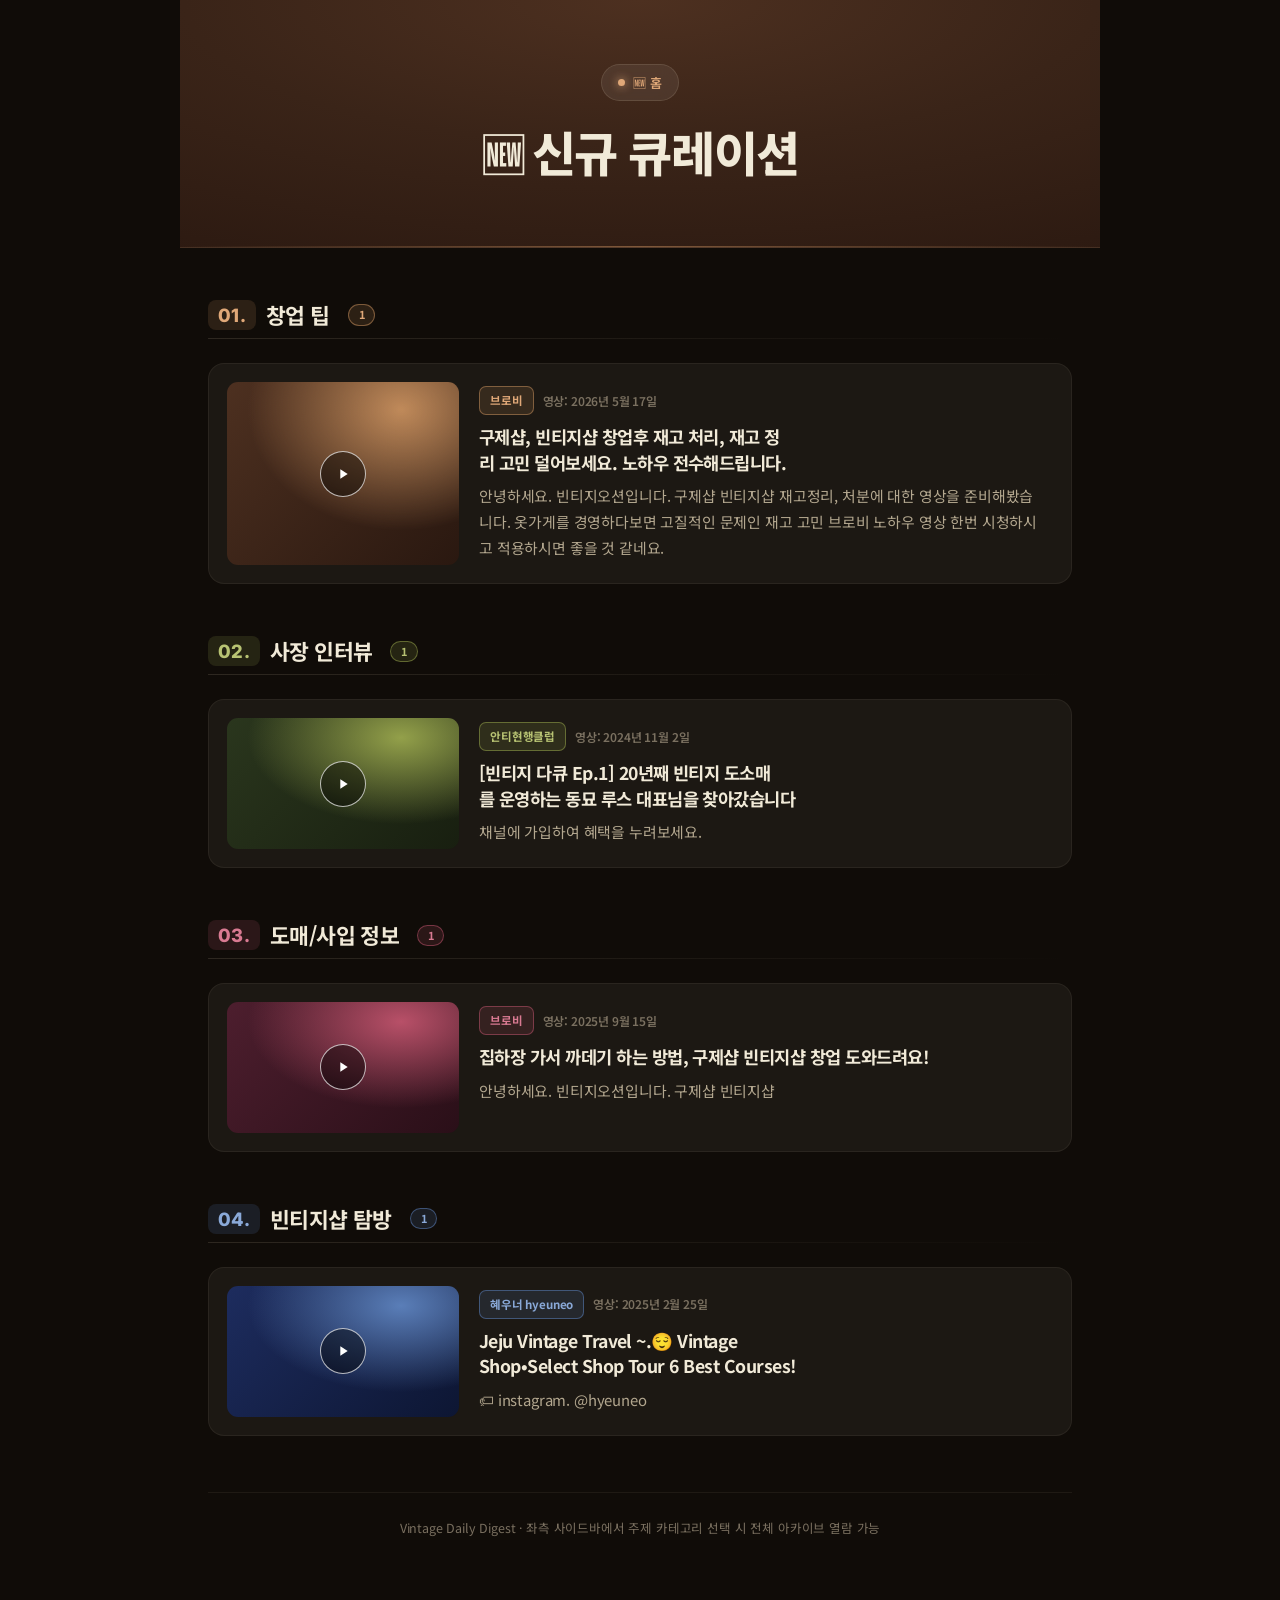
==== pages/recent.html @ 335d42af "Add 신규 큐레이션 (Home) landing page - pages/recent.html — 토픽별 가장 최근 1개씩 그룹 표시 - 카드 클릭 시 부모 프레임 해시 '#/<to" ====
<!DOCTYPE html>
<html lang="ko" class="theme-dark">
<head>
  <meta charset="UTF-8">
  <meta name="viewport" content="width=device-width, initial-scale=1.0">
  <title>신규 큐레이션 — Vintage Daily Digest</title>
  <link rel="preconnect" href="https://fonts.googleapis.com">
  <link rel="preconnect" href="https://fonts.gstatic.com" crossorigin>
  <link href="https://fonts.googleapis.com/css2?family=Inter:wght@400;500;600;700;800;900&family=Noto+Sans+KR:wght@400;500;600;700;800&display=swap" rel="stylesheet">
  <link rel="stylesheet" href="../assets/digest.css">
  <script src="../manifest.js"></script>
</head>
<body class="topic-brown">
  <main class="page">

    <header class="page-hero">
      <div class="hero-pill">🆕 홈</div>
      <h1 class="hero-title"><span class="hero-emoji">🆕</span>신규 큐레이션</h1>
    </header>

    <div id="recentList" aria-label="최근 영상 목록"></div>

    <footer class="page-foot">
      Vintage Daily Digest · 좌측 사이드바에서 주제 카테고리 선택 시 전체 아카이브 열람 가능
    </footer>
  </main>

  <script src="../assets/page.js"></script>
  <script>
    (function () {
      "use strict";
      var PER_TOPIC = 1;
      var manifest = window.DIGEST_MANIFEST || { topics: [] };

      function escapeHtml(s) {
        return String(s == null ? "" : s)
          .replace(/&/g, "&amp;").replace(/</g, "&lt;").replace(/>/g, "&gt;")
          .replace(/"/g, "&quot;").replace(/'/g, "&#39;");
      }

      // 사이드바 저장 순서
      var savedOrder = null;
      try {
        var raw = localStorage.getItem("vintage-topic-order");
        var parsed = raw ? JSON.parse(raw) : null;
        if (Array.isArray(parsed)) savedOrder = parsed;
      } catch (e) {}
      var ordered = manifest.topics.slice();
      if (savedOrder) {
        ordered.sort(function (a, b) {
          var ai = savedOrder.indexOf(a.id), bi = savedOrder.indexOf(b.id);
          if (ai === -1 && bi === -1) return 0;
          if (ai === -1) return 1;
          if (bi === -1) return -1;
          return ai - bi;
        });
      }

      function loadTopic(topic) {
        return fetch("../" + topic.dataFile + "?ts=" + Date.now(), { cache: "no-store" })
          .then(function (r) { return r.ok ? r.json() : []; })
          .catch(function () { return []; });
      }

      function pickRecent(arr) {
        var copy = (Array.isArray(arr) ? arr : []).slice();
        copy.sort(function (a, b) {
          var aa = a.addedAt || "", bb = b.addedAt || "";
          return bb.localeCompare(aa);
        });
        return copy.slice(0, PER_TOPIC);
      }

      function render() {
        var host = document.getElementById("recentList");
        host.innerHTML = '<div class="empty-state"><p>불러오는 중…</p></div>';

        Promise.all(ordered.map(loadTopic)).then(function (results) {
          var html = "";
          ordered.forEach(function (t, i) {
            var recent = pickRecent(results[i]);
            if (!recent.length) return;
            var num = (i + 1 < 10 ? "0" : "") + (i + 1);
            html +=
              '<section class="trash-topic-section topic-' + t.accent + '">' +
                '<h2 class="section-head"><span class="section-num">' + num + '.</span> ' + escapeHtml(t.label) +
                  '<span class="topic-pill">' + recent.length + '</span>' +
                '</h2>' +
                '<div class="section-rule"></div>';
            recent.forEach(function (v) {
              var pubDateHtml = v.pubDate ? '<span class="video-date">영상: ' + escapeHtml(v.pubDate) + '</span>' : '';
              html +=
                '<article class="video-card js-go-topic" data-topic="' + escapeHtml(t.id) + '" role="link" tabindex="0" style="cursor:pointer;">' +
                  '<div class="video-thumb">' +
                    '<img src="https://img.youtube.com/vi/' + escapeHtml(v.id) + '/hqdefault.jpg" onerror="this.classList.add(\'thumb-error\')" alt="">' +
                    '<span class="thumb-play" aria-hidden="true"><svg width="16" height="16" viewBox="0 0 24 24" fill="#fff"><path d="M8 5v14l11-7z"/></svg></span>' +
                  '</div>' +
                  '<div class="video-body">' +
                    '<div class="video-meta">' +
                      '<span class="channel-badge">' + escapeHtml(v.channel || "") + '</span>' +
                      pubDateHtml +
                    '</div>' +
                    '<h3>' + escapeHtml(v.title || "(제목 없음)") + '</h3>' +
                    '<p>' + escapeHtml(v.summary || "") + '</p>' +
                  '</div>' +
                '</article>';
            });
            html += '</section>';
          });
          if (!html) {
            host.innerHTML = '<div class="empty-state"><h3>아직 큐레이션된 영상이 없습니다</h3></div>';
            return;
          }
          host.innerHTML = html;

          // 카드 클릭 → 부모 프레임 해시 이동 → 해당 토픽 페이지 로드
          host.querySelectorAll(".js-go-topic").forEach(function (card) {
            var go = function () {
              var tid = card.getAttribute("data-topic");
              if (!tid) return;
              try { window.parent.location.hash = "#/" + tid; }
              catch (e) { window.top.location.hash = "#/" + tid; }
            };
            card.addEventListener("click", go);
            card.addEventListener("keydown", function (ev) {
              if (ev.key === "Enter" || ev.key === " ") { ev.preventDefault(); go(); }
            });
          });
        });
      }

      render();
    })();
  </script>
</body>
</html>
---- assets/digest.css ----
/* =============================================================
   Vintage Daily Digest — 콘텐츠 페이지 공용 스타일 (digest.css)
   -------------------------------------------------------------
   매일 자동 생성되는 주제별 페이지가 공유하는 디자인 시스템.
   <body class="topic-brown|topic-olive|topic-burgundy|topic-navy">
   <html class="theme-dark|theme-light">
   ============================================================= */

*, *::before, *::after { box-sizing: border-box; margin: 0; padding: 0; }

/* ===== 테마 토큰 (클래스 기반) ===== */
html.theme-dark {
  --bg: #100c08;
  --bg-deep: #0a0805;
  --surface: #1c1813;
  --surface-2: #221d17;
  --surface-hover: #2a241d;
  --border: rgba(228,210,180,0.07);
  --border-strong: rgba(228,210,180,0.14);
  --text: #f1ead8;
  --text-secondary: #b3a78f;
  --text-faint: #7a7060;
  --accent: #c08a5a;
  --accent-secondary: #b85068;
  --positive: #93a04a;
  --negative: #d97a92;
  --warning: #e0a878;
  --shadow: 0 12px 32px rgba(0,0,0,0.55);
}
html.theme-light {
  --bg: #f5efe3;
  --bg-deep: #ece4d2;
  --surface: #fbf6ec;
  --surface-2: #f1ead7;
  --surface-hover: #ebe2cb;
  --border: rgba(70,55,35,0.10);
  --border-strong: rgba(70,55,35,0.18);
  --text: #1f1a12;
  --text-secondary: #5a4f3b;
  --text-faint: #897f6a;
  --accent: #a06939;
  --accent-secondary: #913f54;
  --positive: #6f7a36;
  --negative: #b85068;
  --warning: #b87a3f;
  --shadow: 0 12px 28px rgba(70,50,30,0.18);
}

/* ===== 주제별 액센트 ===== */
.topic-brown {
  --topic: #c08a5a;
  --topic-bright: #e0a878;
  --topic-soft: rgba(192,138,90,0.16);
  --topic-line: rgba(192,138,90,0.55);
  --hero-from: #3a2418;
  --hero-mid: #4d3020;
  --hero-to: #2a1810;
}
.topic-olive {
  --topic: #93a04a;
  --topic-bright: #b8c373;
  --topic-soft: rgba(147,160,74,0.16);
  --topic-line: rgba(147,160,74,0.55);
  --hero-from: #1f2a14;
  --hero-mid: #2a361d;
  --hero-to: #181f10;
}
.topic-burgundy {
  --topic: #b85068;
  --topic-bright: #d97a92;
  --topic-soft: rgba(184,80,104,0.16);
  --topic-line: rgba(184,80,104,0.55);
  --hero-from: #3a141f;
  --hero-mid: #4d1e2e;
  --hero-to: #2a0f18;
}
.topic-navy {
  --topic: #5a7eb8;
  --topic-bright: #8aa9d8;
  --topic-soft: rgba(90,126,184,0.16);
  --topic-line: rgba(90,126,184,0.55);
  --hero-from: #14224a;
  --hero-mid: #1d2c5e;
  --hero-to: #0d1633;
}
html.theme-light .topic-brown    { --hero-from:#f3e4d3; --hero-mid:#f7ead7; --hero-to:#ecdcc6; }
html.theme-light .topic-olive    { --hero-from:#e6ebd0; --hero-mid:#ecf0d8; --hero-to:#dfe5c5; }
html.theme-light .topic-burgundy { --hero-from:#f5d8df; --hero-mid:#f7dde4; --hero-to:#efcdd6; }
html.theme-light .topic-navy     { --hero-from:#d8e0f0; --hero-mid:#dfe6f3; --hero-to:#cbd6ea; }

/* ===== 베이스 ===== */
html, body { height: 100%; }
body {
  font-family: 'Noto Sans KR', 'Inter', -apple-system, BlinkMacSystemFont, 'Segoe UI', sans-serif;
  background: var(--bg);
  color: var(--text);
  line-height: 1.65;
  -webkit-font-smoothing: antialiased;
  letter-spacing: -0.01em;
  transition: background 0.3s, color 0.3s;
}
h1, h2, h3, h4 { color: var(--text); letter-spacing: -0.03em; line-height: 1.2; text-wrap: balance; }
h1 { font-weight: 800; }
h2 { font-weight: 700; }
h3 { font-weight: 600; }
p, li, span { color: var(--text); }
a { color: var(--topic-bright); }
::selection { background: var(--topic-soft); }

/* 스크롤바 */
body::-webkit-scrollbar { width: 10px; }
body::-webkit-scrollbar-thumb { background: var(--border-strong); border-radius: 8px; }
body::-webkit-scrollbar-track { background: transparent; }

/* ===== 레이아웃 ===== */
.page { max-width: 920px; margin: 0 auto; padding: 0 28px 96px; }

/* ===== 히어로 ===== */
.page-hero {
  position: relative;
  margin: 0 -28px 8px;
  padding: 64px 28px 52px;
  text-align: center;
  background:
    radial-gradient(110% 130% at 50% 0%, var(--hero-mid) 0%, var(--hero-from) 45%, var(--hero-to) 100%);
  border-bottom: 1px solid var(--border);
  overflow: hidden;
}
.page-hero::after {
  content: "";
  position: absolute; left: 0; right: 0; bottom: 0; height: 1px;
  background: linear-gradient(90deg, transparent, var(--topic-line), transparent);
}
.hero-pill {
  display: inline-flex; align-items: center; gap: 8px;
  padding: 7px 16px; border-radius: 999px;
  background: rgba(255,255,255,0.07);
  border: 1px solid var(--border-strong);
  color: var(--topic-bright);
  font-size: 13px; font-weight: 600;
  backdrop-filter: blur(8px);
}
.hero-pill::before {
  content: ""; width: 7px; height: 7px; border-radius: 50%;
  background: var(--topic-bright);
  box-shadow: 0 0 10px var(--topic-bright);
}
.hero-title {
  margin: 22px auto 14px;
  font-size: clamp(1.9rem, 4.6vw, 3rem);
  font-weight: 800;
  max-width: 760px;
}
.hero-emoji { font-size: 0.95em; margin-right: 6px; }
.hero-emoji.hero-num {
  display: inline-block;
  font-family: 'Inter', monospace;
  font-size: 0.78em;
  font-weight: 900;
  letter-spacing: 0.02em;
  color: var(--topic-bright);
  background: var(--topic-soft);
  border: 1px solid var(--topic-line);
  padding: 4px 14px;
  border-radius: 12px;
  vertical-align: 0.18em;
  margin-right: 14px;
}
.hero-sub {
  color: var(--text-secondary);
  font-size: clamp(0.95rem, 1.6vw, 1.08rem);
  font-weight: 500;
}
.hero-datepill {
  display: inline-block; margin-top: 24px;
  padding: 8px 18px; border-radius: 999px;
  background: rgba(255,255,255,0.06);
  border: 1px solid var(--border-strong);
  color: var(--topic-bright);
  font-size: 13px; font-weight: 700;
}
.hero-stats {
  display: flex; justify-content: center; flex-wrap: wrap;
  gap: 14px; margin-top: 32px;
}
.stat {
  min-width: 116px;
  padding: 16px 22px;
  background: rgba(255,255,255,0.05);
  border: 1px solid var(--border-strong);
  border-radius: 14px;
  backdrop-filter: blur(8px);
}
.stat-num {
  font-family: 'Inter', sans-serif;
  font-size: 1.85rem; font-weight: 800;
  color: var(--topic-bright);
  letter-spacing: -0.04em; line-height: 1.1;
}
.stat-label {
  margin-top: 4px;
  font-size: 12.5px; font-weight: 600;
  color: var(--text-secondary);
}

/* ===== 트렌드 콜아웃 ===== */
.trend-callout {
  position: relative;
  margin-top: 36px;
  padding: 24px 26px 24px 30px;
  background: var(--surface);
  border: 1px solid var(--border);
  border-radius: 14px;
  overflow: hidden;
}
.trend-callout::before {
  content: ""; position: absolute; left: 0; top: 0; bottom: 0; width: 4px;
  background: linear-gradient(180deg, var(--topic-bright), var(--topic));
}
.callout-label {
  display: flex; align-items: center; gap: 8px;
  color: var(--topic-bright);
  font-size: 13px; font-weight: 700;
  letter-spacing: 0.01em;
  margin-bottom: 10px;
}
.trend-callout p {
  color: var(--text-secondary);
  font-size: 1rem; line-height: 1.8;
}
.trend-callout strong { color: var(--text); font-weight: 700; }

/* ===== 섹션 헤더 ===== */
.section-head {
  display: flex; align-items: center; gap: 10px;
  margin: 52px 0 8px;
  font-size: 1.35rem; font-weight: 700;
}
.section-rule {
  height: 1px; margin-bottom: 24px;
  background: linear-gradient(90deg, var(--border-strong), transparent);
}

/* ===== 뉴스 카드 (옵션 — 향후 필요 시) ===== */
.news-card {
  display: flex; gap: 20px;
  padding: 26px 26px 22px;
  background: var(--surface);
  border: 1px solid var(--border);
  border-radius: 14px;
  margin-bottom: 16px;
  transition: border-color 0.2s, box-shadow 0.2s, transform 0.2s;
}
.news-card:hover {
  border-color: var(--topic-line);
  box-shadow: var(--shadow);
  transform: translateY(-2px);
}
.news-index {
  flex-shrink: 0;
  font-family: 'Inter', sans-serif;
  font-size: 1.5rem; font-weight: 800;
  color: var(--text-faint);
  width: 38px; line-height: 1.4;
  letter-spacing: -0.03em;
}
.news-card:hover .news-index { color: var(--topic-bright); }
.news-body { flex: 1; min-width: 0; }
.news-body h3 {
  font-size: 1.16rem; font-weight: 700;
  line-height: 1.45; margin-bottom: 10px;
}
.news-body p {
  color: var(--text-secondary);
  font-size: 0.97rem; line-height: 1.8;
}
.news-body .source-line {
  display: flex; align-items: center; gap: 7px;
  margin-bottom: 9px;
  font-size: 12.5px; color: var(--text-faint); font-weight: 600;
}

/* ===== 태그 ===== */
.tags { display: flex; flex-wrap: wrap; gap: 7px; margin-top: 15px; }
.tag {
  padding: 5px 11px; border-radius: 999px;
  font-size: 12px; font-weight: 600;
  background: var(--surface-2);
  border: 1px solid var(--border);
  color: var(--text-secondary);
}
.tag-primary {
  background: var(--topic-soft);
  border-color: var(--topic-line);
  color: var(--topic-bright);
}

/* ===== 영상 카드 ===== */
.video-card {
  display: flex; gap: 20px;
  padding: 18px;
  background: var(--surface);
  border: 1px solid var(--border);
  border-radius: 16px;
  margin-bottom: 16px;
  position: relative;
  transition: border-color 0.2s, box-shadow 0.2s, transform 0.2s;
}
.video-card:hover {
  border-color: var(--topic-line);
  box-shadow: var(--shadow);
  transform: translateY(-2px);
}
.video-thumb {
  position: relative;
  flex-shrink: 0;
  width: 232px; aspect-ratio: 16 / 9;
  border-radius: 11px;
  overflow: hidden;
  background:
    radial-gradient(120% 120% at 75% 15%, var(--topic) 0%, transparent 55%),
    linear-gradient(135deg, var(--hero-mid), var(--hero-to));
  display: flex; align-items: flex-end;
  padding: 12px;
}
.video-thumb .thumb-label {
  font-size: 12.5px; font-weight: 700; line-height: 1.4;
  color: #fff; text-shadow: 0 1px 6px rgba(0,0,0,0.6);
  position: relative; z-index: 2;
}
.video-thumb .thumb-play {
  position: absolute; top: 50%; left: 50%;
  width: 46px; height: 46px;
  transform: translate(-50%, -50%);
  background: rgba(0,0,0,0.45);
  border: 1.5px solid rgba(255,255,255,0.7);
  border-radius: 50%;
  display: flex; align-items: center; justify-content: center;
  z-index: 2;
}
.thumb-rank {
  position: absolute; top: 10px; left: 10px; z-index: 3;
  padding: 4px 10px; border-radius: 8px;
  background: var(--topic);
  color: #fff; font-family: 'Inter', sans-serif;
  font-size: 12px; font-weight: 800;
  box-shadow: 0 4px 10px rgba(0,0,0,0.35);
}
.video-body { flex: 1; min-width: 0; padding: 4px 6px 4px 0; }
.video-meta {
  display: flex; align-items: center; gap: 9px;
  margin-bottom: 9px; flex-wrap: wrap;
}
.channel-badge {
  padding: 4px 10px; border-radius: 7px;
  background: var(--topic-soft);
  border: 1px solid var(--topic-line);
  color: var(--topic-bright);
  font-size: 11.5px; font-weight: 700;
}
.video-date { font-size: 12px; color: var(--text-faint); font-weight: 600; }
.video-body h3 {
  font-size: 1.1rem; font-weight: 700;
  line-height: 1.45; margin-bottom: 8px;
}
.video-body p {
  color: var(--text-secondary);
  font-size: 0.93rem; line-height: 1.75;
}

/* ===== 링크 ===== */
.news-title-link { color: var(--text); text-decoration: none; }
.news-title-link:hover { color: var(--topic-bright); }
a.tag { text-decoration: none; }
a.tag-primary:hover { background: var(--topic); color: #fff; border-color: var(--topic); }

a.video-thumb { text-decoration: none; }
.video-thumb img {
  position: absolute; inset: 0;
  width: 100%; height: 100%; object-fit: cover;
  z-index: 1;
}
.video-thumb img.thumb-error { display: none; }
.video-title-link { color: var(--text); text-decoration: none; }
.video-title-link:hover { color: var(--topic-bright); }

/* ===== 페이지 푸터 ===== */
.page-foot {
  margin-top: 56px; padding-top: 24px;
  border-top: 1px solid var(--border);
  text-align: center;
  color: var(--text-faint);
  font-size: 12.5px; line-height: 1.8;
}
.page-foot strong { color: var(--text-secondary); font-weight: 600; }

/* ===== 등장 애니메이션 ===== */
@keyframes riseIn { from { opacity: 0; transform: translateY(22px); } to { opacity: 1; transform: translateY(0); } }
.reveal { opacity: 0; }
.reveal.in { animation: riseIn 0.55s cubic-bezier(0.22,0.61,0.36,1) both; }

/* ===== 반응형 ===== */
@media (max-width: 720px) {
  .page { padding: 0 16px 72px; }
  .page-hero { margin: 0 -16px 8px; padding: 48px 18px 40px; }
  .news-card { flex-direction: column; gap: 10px; padding: 20px; }
  .news-index { width: auto; }
  .video-card { flex-direction: column; }
  .video-thumb { width: 100%; }
  .hero-stats { gap: 10px; }
  .stat { min-width: 96px; padding: 13px 16px; }
}
@media (max-width: 375px) { body { overflow-x: hidden; } }

/* ===== 모션 줄이기 ===== */
@media (prefers-reduced-motion: reduce) {
  *, *::before, *::after { animation: none !important; transition: none !important; }
  .reveal { opacity: 1; }
}

/* ===== 인쇄 ===== */
@media print {
  body { background: #fff !important; color: #000 !important; }
  .page-hero { background: #f3eee0 !important; }
  .news-card, .video-card, .trend-callout { break-inside: avoid; border: 1px solid #ddd; box-shadow: none; }
  .reveal { opacity: 1 !important; }
  * { print-color-adjust: exact; -webkit-print-color-adjust: exact; }
}

/* =============================================================
   토픽 페이지 — 업데이트 버튼 / 액션 / 페이지네이션 / 메타 / 휴지통
   ============================================================= */

/* 토픽 메타(설명·키워드·채널) 토글 영역 */
.topic-meta {
  margin: 28px 0 4px;
  background: var(--surface);
  border: 1px solid var(--border);
  border-radius: 14px;
  overflow: hidden;
}
.topic-meta summary {
  list-style: none;
  cursor: pointer;
  padding: 16px 22px;
  display: flex; align-items: center; gap: 10px;
  font-size: 13px; font-weight: 700;
  color: var(--topic-bright);
  letter-spacing: 0.01em;
}
.topic-meta summary::-webkit-details-marker { display: none; }
.topic-meta summary::after {
  content: ""; margin-left: auto;
  width: 8px; height: 8px;
  border-right: 2px solid var(--text-faint);
  border-bottom: 2px solid var(--text-faint);
  transform: rotate(45deg);
  transition: transform 0.18s;
}
.topic-meta[open] summary::after { transform: rotate(-135deg); }
.topic-meta .meta-body { padding: 4px 22px 20px; }
.topic-meta .meta-body p {
  color: var(--text-secondary);
  font-size: 0.95rem; line-height: 1.75;
  margin-bottom: 14px;
}
.meta-row { display: flex; gap: 12px; align-items: flex-start; margin-top: 10px; flex-wrap: wrap; }
.meta-row .meta-label {
  font-size: 11.5px; font-weight: 700;
  color: var(--text-faint);
  text-transform: uppercase; letter-spacing: 0.06em;
  min-width: 64px; padding-top: 4px;
}
.meta-row .meta-chips { display: flex; flex-wrap: wrap; gap: 6px; }

/* 컨트롤 바 (업데이트 버튼 + 카운트 + 휴지통) */
.topic-controls {
  display: flex; align-items: center; gap: 14px;
  margin: 36px 0 18px;
  flex-wrap: wrap;
}
.topic-counts {
  font-size: 13px; color: var(--text-secondary); font-weight: 600;
}
.topic-counts strong { color: var(--topic-bright); font-weight: 800; }
.topic-controls .spacer { flex: 1; }
.sort-control {
  display: inline-flex; align-items: center; gap: 8px;
  font-size: 12.5px; font-weight: 600;
  color: var(--text-faint);
}
.sort-control select {
  padding: 7px 10px; border-radius: 9px;
  border: 1px solid var(--border-strong);
  background: var(--surface); color: var(--text);
  font-size: 13px; font-weight: 600;
  cursor: pointer;
}
.sort-control select:focus { outline: none; border-color: var(--topic-line); }
.sort-dir-btn {
  padding: 7px 11px; border-radius: 9px;
  border: 1px solid var(--border-strong);
  background: var(--surface); color: var(--text-secondary);
  font-size: 12.5px; font-weight: 700;
  cursor: pointer;
  display: inline-flex; align-items: center; gap: 5px;
  transition: all 0.15s;
}
.sort-dir-btn:hover { color: var(--text); border-color: var(--topic-line); }
.sort-dir-btn span { font-size: 11.5px; font-weight: 600; color: var(--text-faint); }

.update-btn {
  display: inline-flex; align-items: center; gap: 8px;
  padding: 11px 18px; border-radius: 11px;
  border: 1px solid var(--topic-line);
  background: var(--topic-soft);
  color: var(--topic-bright);
  font-size: 13.5px; font-weight: 700;
  cursor: pointer;
  transition: background 0.16s, transform 0.16s, box-shadow 0.16s;
}
.update-btn:hover { background: var(--topic); color: #fff; border-color: var(--topic); transform: translateY(-1px); box-shadow: var(--shadow); }
.update-btn:disabled { opacity: 0.55; cursor: progress; }
.update-btn svg { flex-shrink: 0; }
.update-btn.is-loading svg { animation: spin 0.9s linear infinite; }
@keyframes spin { to { transform: rotate(360deg); } }

.trash-link {
  display: inline-flex; align-items: center; gap: 7px;
  padding: 9px 14px; border-radius: 10px;
  border: 1px solid var(--border-strong);
  background: var(--surface);
  color: var(--text-secondary);
  font-size: 12.5px; font-weight: 600;
  text-decoration: none;
  transition: background 0.16s, color 0.16s, border-color 0.16s;
}
.trash-link:hover { color: var(--text); border-color: var(--topic-line); background: var(--surface-hover); }
.trash-link .trash-count {
  display: inline-block; min-width: 18px; height: 18px; line-height: 18px;
  border-radius: 999px; padding: 0 6px;
  background: var(--negative); color: #fff;
  font-size: 11px; font-weight: 800; text-align: center;
}

/* 빈 상태 */
.empty-state {
  margin: 32px 0;
  padding: 48px 24px;
  border: 1px dashed var(--border-strong);
  border-radius: 14px;
  text-align: center;
  color: var(--text-secondary);
  background: var(--surface);
}
.empty-state h3 { color: var(--text); font-size: 1.05rem; margin-bottom: 8px; }
.empty-state p { font-size: 0.95rem; line-height: 1.7; }

/* 영상 카드 우상단 체크 / 좋아요 / 휴지통 아이콘 버튼 */
.card-check-btn, .card-like-btn, .card-trash-btn {
  position: absolute; top: 12px;
  width: 30px; height: 30px;
  border-radius: 8px;
  border: 1px solid var(--border-strong);
  background: transparent;
  font-size: 14px;
  cursor: pointer;
  display: flex; align-items: center; justify-content: center;
  opacity: 0;
  transition: opacity 0.15s, color 0.15s, border-color 0.15s, background 0.15s;
}
.card-check-btn { right: 84px; color: var(--text-faint); font-size: 12px; }
.card-like-btn  { right: 48px; color: var(--text-faint); }
.card-trash-btn { right: 12px; color: var(--text-faint); }
.video-card:hover .card-check-btn,
.video-card:hover .card-like-btn,
.video-card:hover .card-trash-btn { opacity: 1; }
.card-check-btn.checked { opacity: 1; border-color: var(--topic); background: var(--topic-soft); color: var(--topic-bright); }
.video-card.selected-card { border-color: var(--topic-line); background: var(--surface-hover); }
.card-check-btn:hover { border-color: var(--topic); opacity: 1; }
.card-like-btn.liked { opacity: 1; border-color: #e05; color: #e05; }
.card-like-btn:hover { border-color: #e05; background: rgba(238,0,85,0.08); opacity: 1; }
.card-trash-btn:hover { color: var(--negative); border-color: var(--negative); background: rgba(217,122,146,0.08); opacity: 1; }

/* 이동 액션바 */
.move-bar {
  position: fixed; bottom: 24px; left: 50%; transform: translateX(-50%);
  display: flex; align-items: center; gap: 10px;
  padding: 12px 16px;
  background: var(--surface-2);
  border: 1px solid var(--topic-line);
  border-radius: 14px;
  box-shadow: 0 8px 32px rgba(0,0,0,0.5);
  z-index: 200;
  white-space: nowrap;
  animation: moveBarIn 0.18s ease;
}
@keyframes moveBarIn { from { opacity:0; transform: translateX(-50%) translateY(12px); } to { opacity:1; transform: translateX(-50%) translateY(0); } }
.move-bar-count { font-size: 13px; font-weight: 700; color: var(--topic-bright); }
.move-bar select {
  padding: 6px 10px; border-radius: 8px;
  border: 1px solid var(--border-strong);
  background: var(--surface); color: var(--text);
  font-size: 13px; font-weight: 600;
  cursor: pointer;
}
.move-bar-btn {
  padding: 7px 14px; border-radius: 8px;
  border: none; cursor: pointer;
  font-size: 13px; font-weight: 700;
}
.move-bar-btn.do-move { background: var(--topic); color: #fff; }
.move-bar-btn.do-move:hover { opacity: 0.85; }
.move-bar-btn.do-cancel { background: transparent; color: var(--text-faint); border: 1px solid var(--border-strong); }
.move-bar-btn.do-cancel:hover { color: var(--text); }

/* 영상 카드 액션 (삭제 등) — trash.html 복원/영구삭제 버튼용 */
.video-actions {
  margin-top: 12px;
  display: flex; gap: 8px; flex-wrap: wrap;
}
.card-action-btn {
  padding: 6px 12px; border-radius: 8px;
  border: 1px solid var(--border-strong);
  background: transparent;
  color: var(--text-faint);
  font-size: 12px; font-weight: 600;
  cursor: pointer;
  transition: all 0.16s;
  display: inline-flex; align-items: center; gap: 5px;
}
.card-action-btn:hover { color: var(--negative); border-color: var(--negative); background: rgba(217,122,146,0.08); }
.card-action-btn.restore:hover { color: var(--positive); border-color: var(--positive); background: rgba(147,160,74,0.08); }

/* 페이지네이션 */
.pagination {
  margin: 30px 0 8px;
  display: flex; align-items: center; justify-content: center;
  gap: 4px; flex-wrap: wrap;
}
.pg-btn {
  min-width: 36px; height: 36px; padding: 0 10px;
  border-radius: 9px;
  border: 1px solid var(--border-strong);
  background: var(--surface);
  color: var(--text-secondary);
  font-size: 13px; font-weight: 600;
  cursor: pointer;
  transition: all 0.16s;
}
.pg-btn:hover:not(:disabled) { color: var(--text); border-color: var(--topic-line); }
.pg-btn.active { background: var(--topic); color: #fff; border-color: var(--topic); cursor: default; }
.pg-btn:disabled { opacity: 0.4; cursor: not-allowed; }
.pg-ellipsis { padding: 0 4px; color: var(--text-faint); }

/* 휴지통 페이지 — 토픽별 섹션 */
.trash-topic-section { margin-top: 32px; }
.trash-topic-section .section-head { gap: 10px; }
.section-num {
  display: inline-flex; align-items: center; justify-content: center;
  min-width: 40px; padding: 4px 10px;
  border-radius: 8px;
  background: var(--topic-soft); color: var(--topic-bright);
  font-family: 'Inter', monospace;
  font-size: 0.85em; font-weight: 800;
  letter-spacing: 0.02em;
}
.trash-topic-section .topic-pill {
  padding: 3px 10px; border-radius: 999px;
  background: var(--topic-soft);
  border: 1px solid var(--topic-line);
  color: var(--topic-bright);
  font-size: 11px; font-weight: 700;
  margin-left: 8px;
}
.trash-timestamp {
  font-size: 11.5px; color: var(--text-faint);
  margin-left: 8px; font-weight: 500;
}

/* 토스트(알림) */
.toast-host {
  position: fixed; bottom: 24px; left: 50%;
  transform: translateX(-50%);
  z-index: 1000;
  display: flex; flex-direction: column; gap: 8px;
  pointer-events: none;
}
.toast {
  pointer-events: auto;
  padding: 11px 18px;
  background: var(--surface);
  border: 1px solid var(--border-strong);
  border-radius: 10px;
  color: var(--text);
  font-size: 13px; font-weight: 600;
  box-shadow: var(--shadow);
  animation: toastIn 0.22s ease-out;
}
.toast.success { border-color: var(--positive); color: var(--positive); }
.toast.error { border-color: var(--negative); color: var(--negative); }
@keyframes toastIn { from { opacity: 0; transform: translateY(8px); } to { opacity: 1; transform: translateY(0); } }
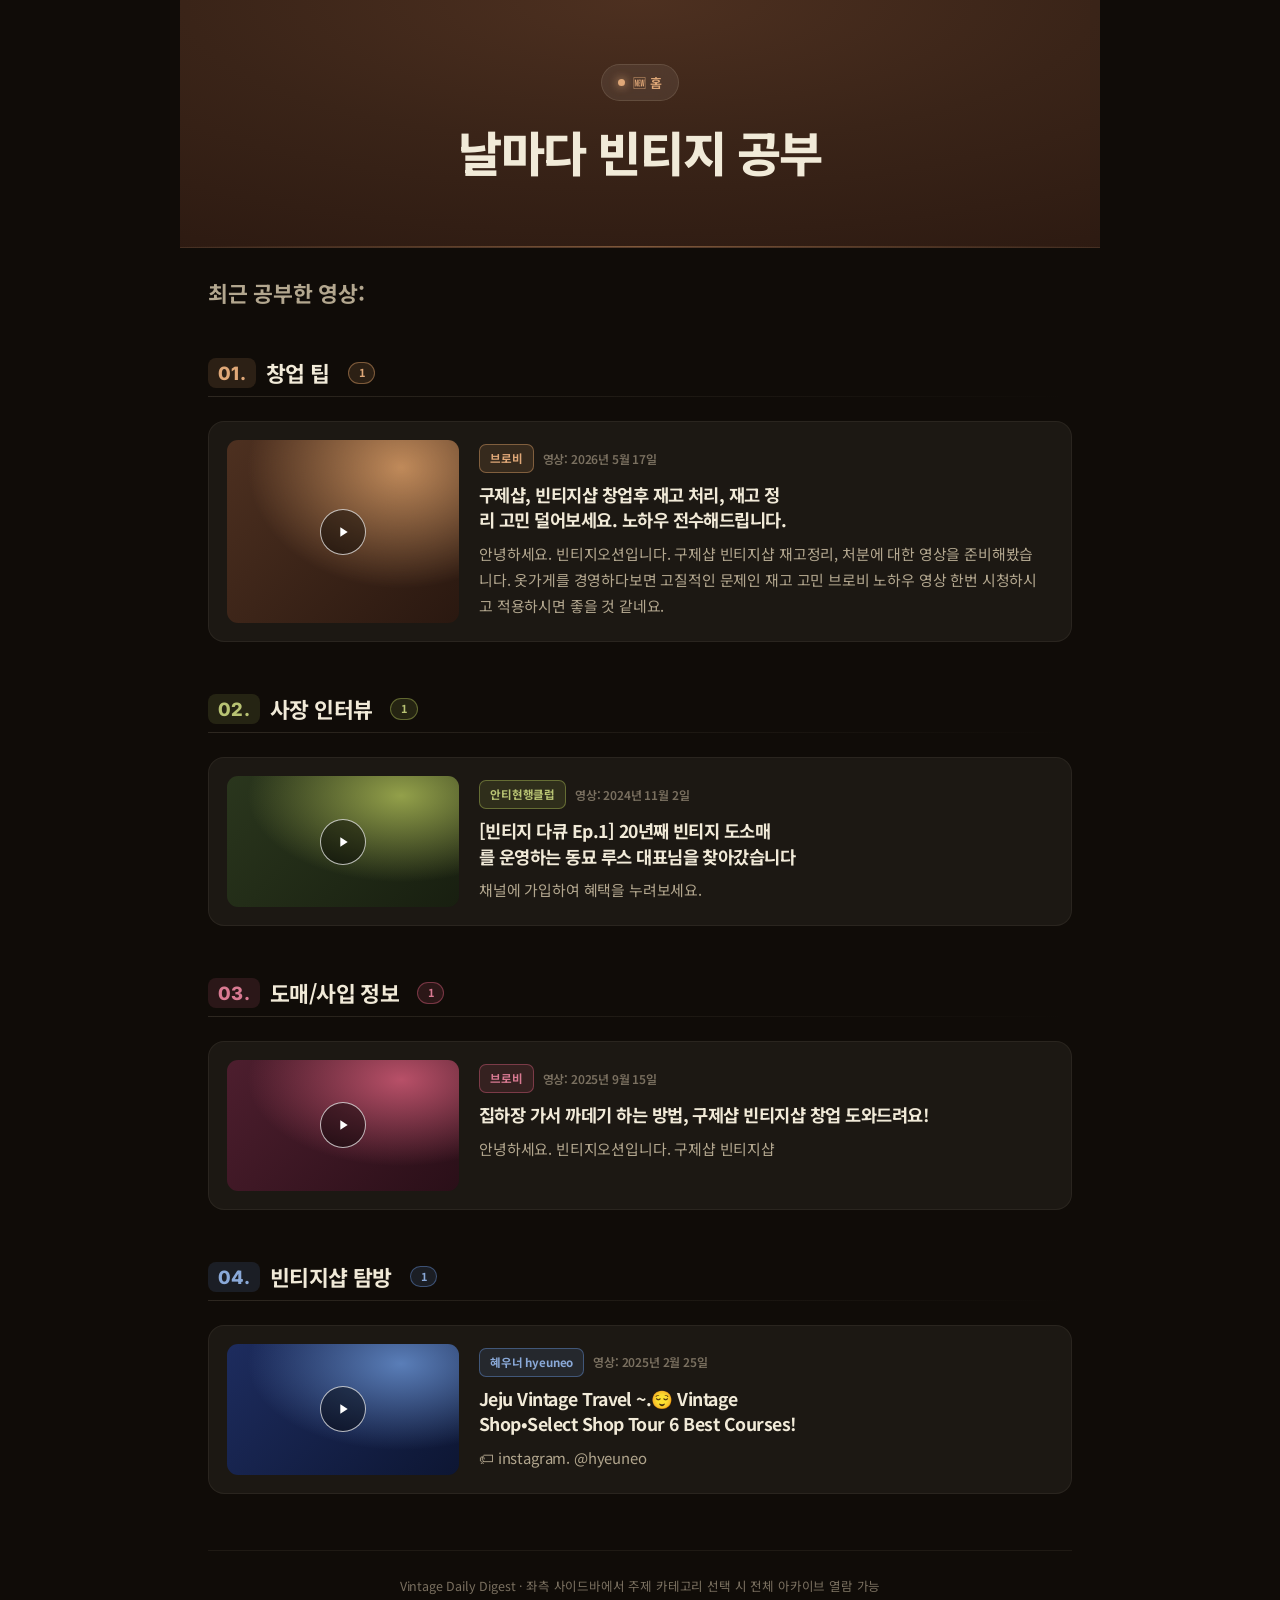
==== commit 506731f7: "Rename home page label and refresh hero - Sidebar first item label: 신규 큐레이션 → 홈 (sub: 최근 영상) - Loade" ====
--- a/pages/recent.html
+++ b/pages/recent.html
@@ -3,7 +3,7 @@
 <head>
   <meta charset="UTF-8">
   <meta name="viewport" content="width=device-width, initial-scale=1.0">
-  <title>신규 큐레이션 — Vintage Daily Digest</title>
+  <title>홈 — Vintage Daily Digest</title>
   <link rel="preconnect" href="https://fonts.googleapis.com">
   <link rel="preconnect" href="https://fonts.gstatic.com" crossorigin>
   <link href="https://fonts.googleapis.com/css2?family=Inter:wght@400;500;600;700;800;900&family=Noto+Sans+KR:wght@400;500;600;700;800&display=swap" rel="stylesheet">
@@ -15,9 +15,10 @@
 
     <header class="page-hero">
       <div class="hero-pill">🆕 홈</div>
-      <h1 class="hero-title"><span class="hero-emoji">🆕</span>신규 큐레이션</h1>
+      <h1 class="hero-title">날마다 빈티지 공부</h1>
     </header>
 
+    <h2 class="recent-subheading">최근 공부한 영상:</h2>
     <div id="recentList" aria-label="최근 영상 목록"></div>
 
     <footer class="page-foot">
--- a/assets/digest.css
+++ b/assets/digest.css
@@ -152,6 +152,13 @@
   max-width: 760px;
 }
 .hero-emoji { font-size: 0.95em; margin-right: 6px; }
+.recent-subheading {
+  margin: 32px 0 16px;
+  font-size: clamp(1.1rem, 2.2vw, 1.35rem);
+  font-weight: 700;
+  color: var(--text-secondary);
+  letter-spacing: -0.01em;
+}
 .hero-emoji.hero-num {
   display: inline-block;
   font-family: 'Inter', monospace;
@@ -577,10 +584,52 @@
 .video-card:hover .card-trash-btn { opacity: 1; }
 .card-check-btn.checked { opacity: 1; border-color: var(--topic); background: var(--topic-soft); color: var(--topic-bright); }
 .video-card.selected-card { border-color: var(--topic-line); background: var(--surface-hover); }
-.card-check-btn:hover { border-color: var(--topic); opacity: 1; }
+.card-check-btn:hover {
+  border-color: var(--topic);
+  background: var(--topic-soft);
+  color: var(--topic-bright);
+  opacity: 1;
+}
 .card-like-btn.liked { opacity: 1; border-color: #e05; color: #e05; }
-.card-like-btn:hover { border-color: #e05; background: rgba(238,0,85,0.08); opacity: 1; }
-.card-trash-btn:hover { color: var(--negative); border-color: var(--negative); background: rgba(217,122,146,0.08); opacity: 1; }
+.card-like-btn:hover {
+  border-color: #e05;
+  background: rgba(238,0,85,0.18);
+  opacity: 1;
+}
+.card-trash-btn:hover {
+  color: var(--negative);
+  border-color: var(--negative);
+  background: rgba(217,122,146,0.20);
+  opacity: 1;
+}
+
+/* 터치 기기 / 모바일 — 항상 표시 + 썸네일 위에서도 잘 보이도록 어두운 반투명 배경 */
+@media (hover: none) {
+  .card-check-btn, .card-like-btn, .card-trash-btn {
+    opacity: 1 !important;
+  }
+}
+@media (max-width: 700px) {
+  .card-check-btn, .card-like-btn, .card-trash-btn {
+    opacity: 1 !important;
+    background: rgba(15, 12, 8, 0.72);
+    backdrop-filter: blur(8px);
+    -webkit-backdrop-filter: blur(8px);
+    border-color: rgba(255, 255, 255, 0.28);
+    color: #fff;
+    z-index: 2;
+  }
+  .card-check-btn.checked {
+    background: rgba(192, 138, 90, 0.92);
+    border-color: rgba(255, 255, 255, 0.6);
+    color: #fff;
+  }
+  .card-like-btn.liked {
+    background: rgba(238, 0, 85, 0.85);
+    border-color: rgba(255, 255, 255, 0.6);
+    color: #fff;
+  }
+}
 
 /* 이동 액션바 */
 .move-bar {
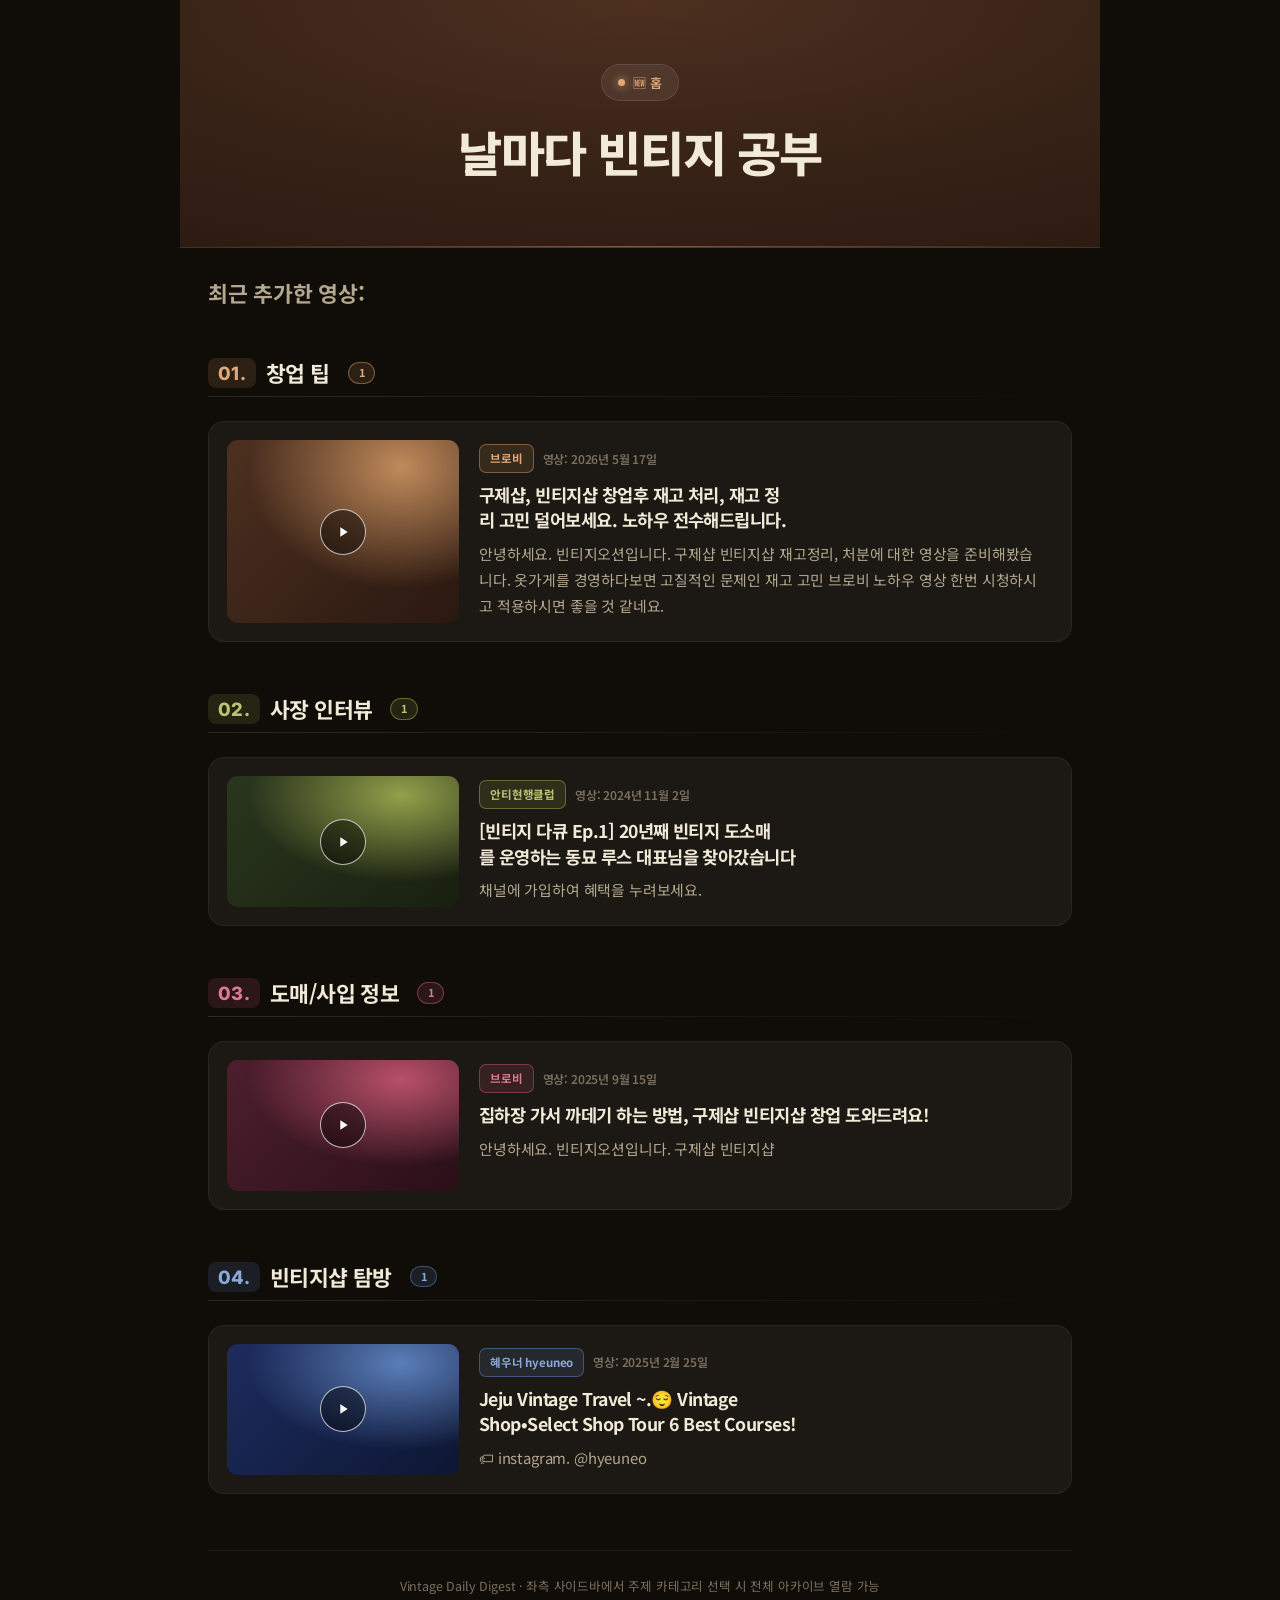
==== commit ec553f4a: "Fix typo: 최근 공부한 영상 → 최근 추가한 영상" ====
--- a/pages/recent.html
+++ b/pages/recent.html
@@ -18,7 +18,7 @@
       <h1 class="hero-title">날마다 빈티지 공부</h1>
     </header>
 
-    <h2 class="recent-subheading">최근 공부한 영상:</h2>
+    <h2 class="recent-subheading">최근 추가한 영상:</h2>
     <div id="recentList" aria-label="최근 영상 목록"></div>
 
     <footer class="page-foot">
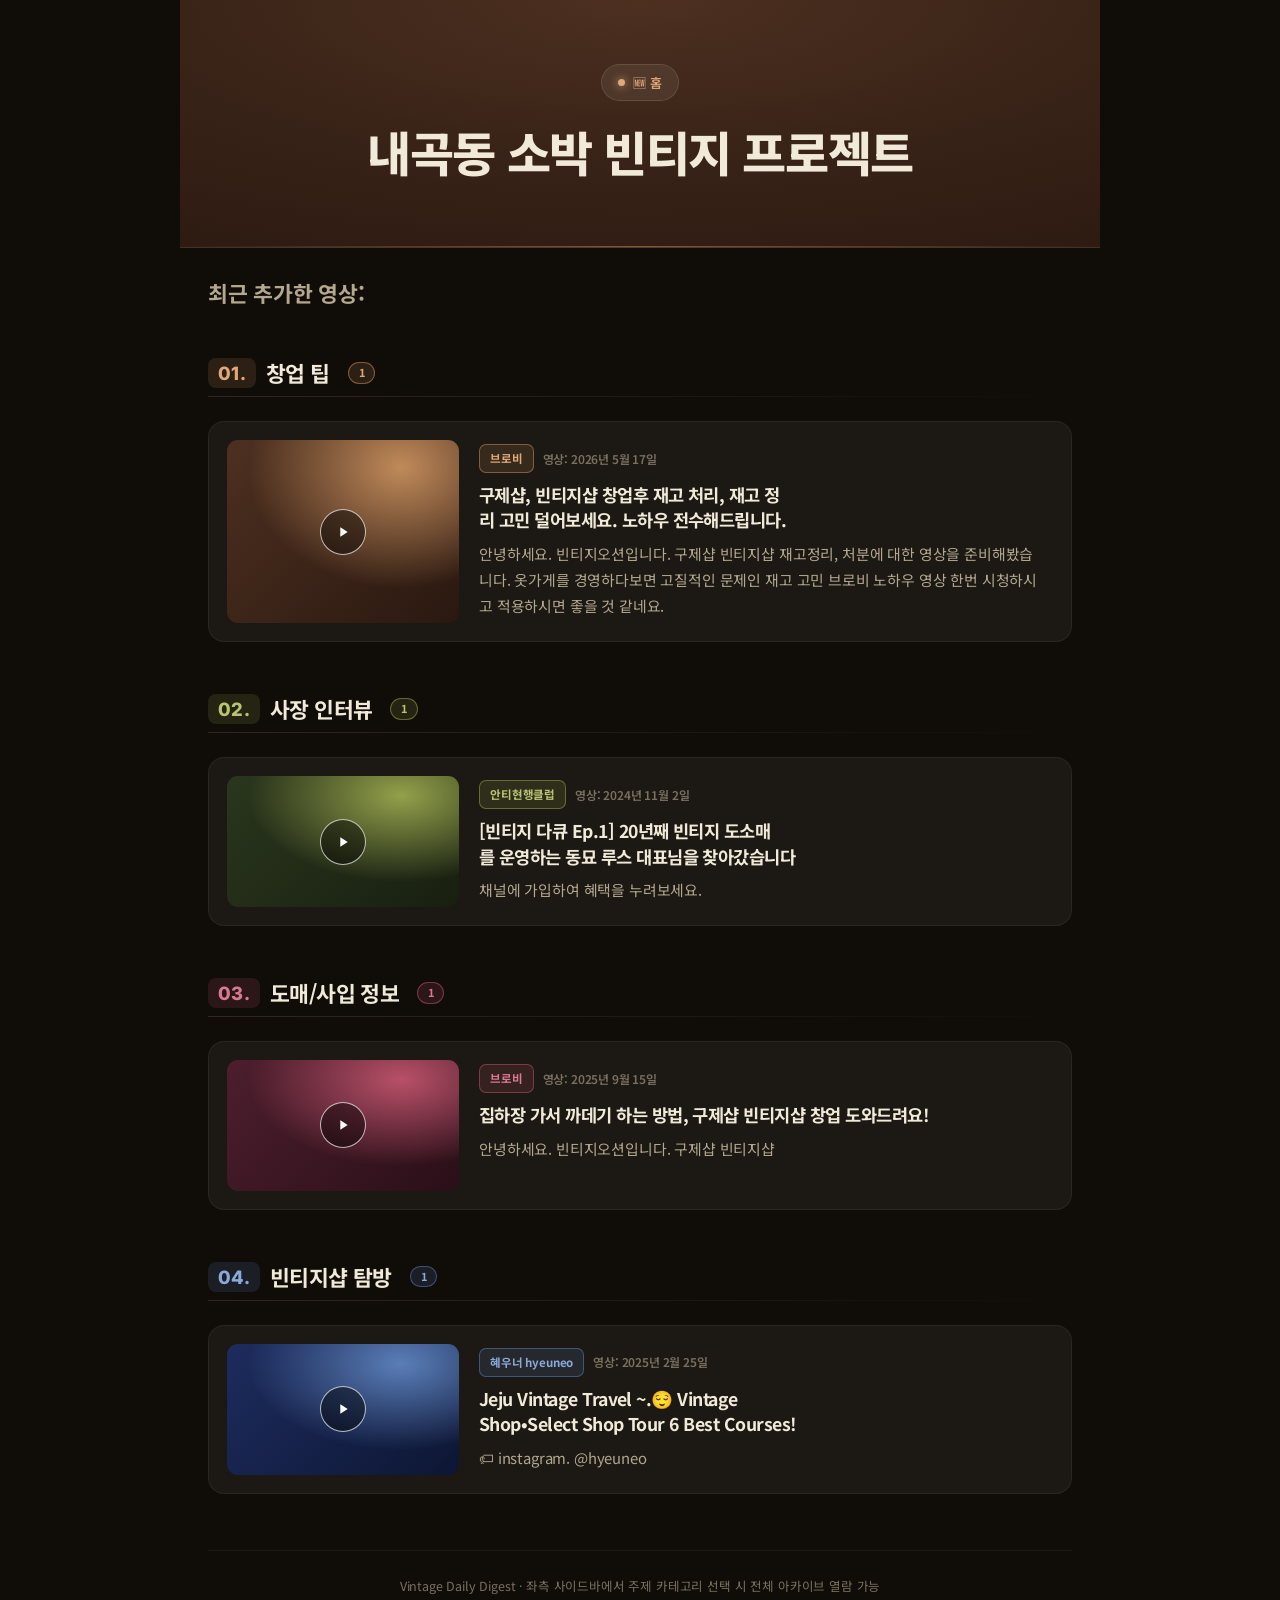
==== commit fd0b6fbd: "Rename hero title to 내곡동 소박 빈티지 프로젝트" ====
--- a/pages/recent.html
+++ b/pages/recent.html
@@ -15,7 +15,7 @@
 
     <header class="page-hero">
       <div class="hero-pill">🆕 홈</div>
-      <h1 class="hero-title">날마다 빈티지 공부</h1>
+      <h1 class="hero-title">내곡동 소박 빈티지 프로젝트</h1>
     </header>
 
     <h2 class="recent-subheading">최근 추가한 영상:</h2>
